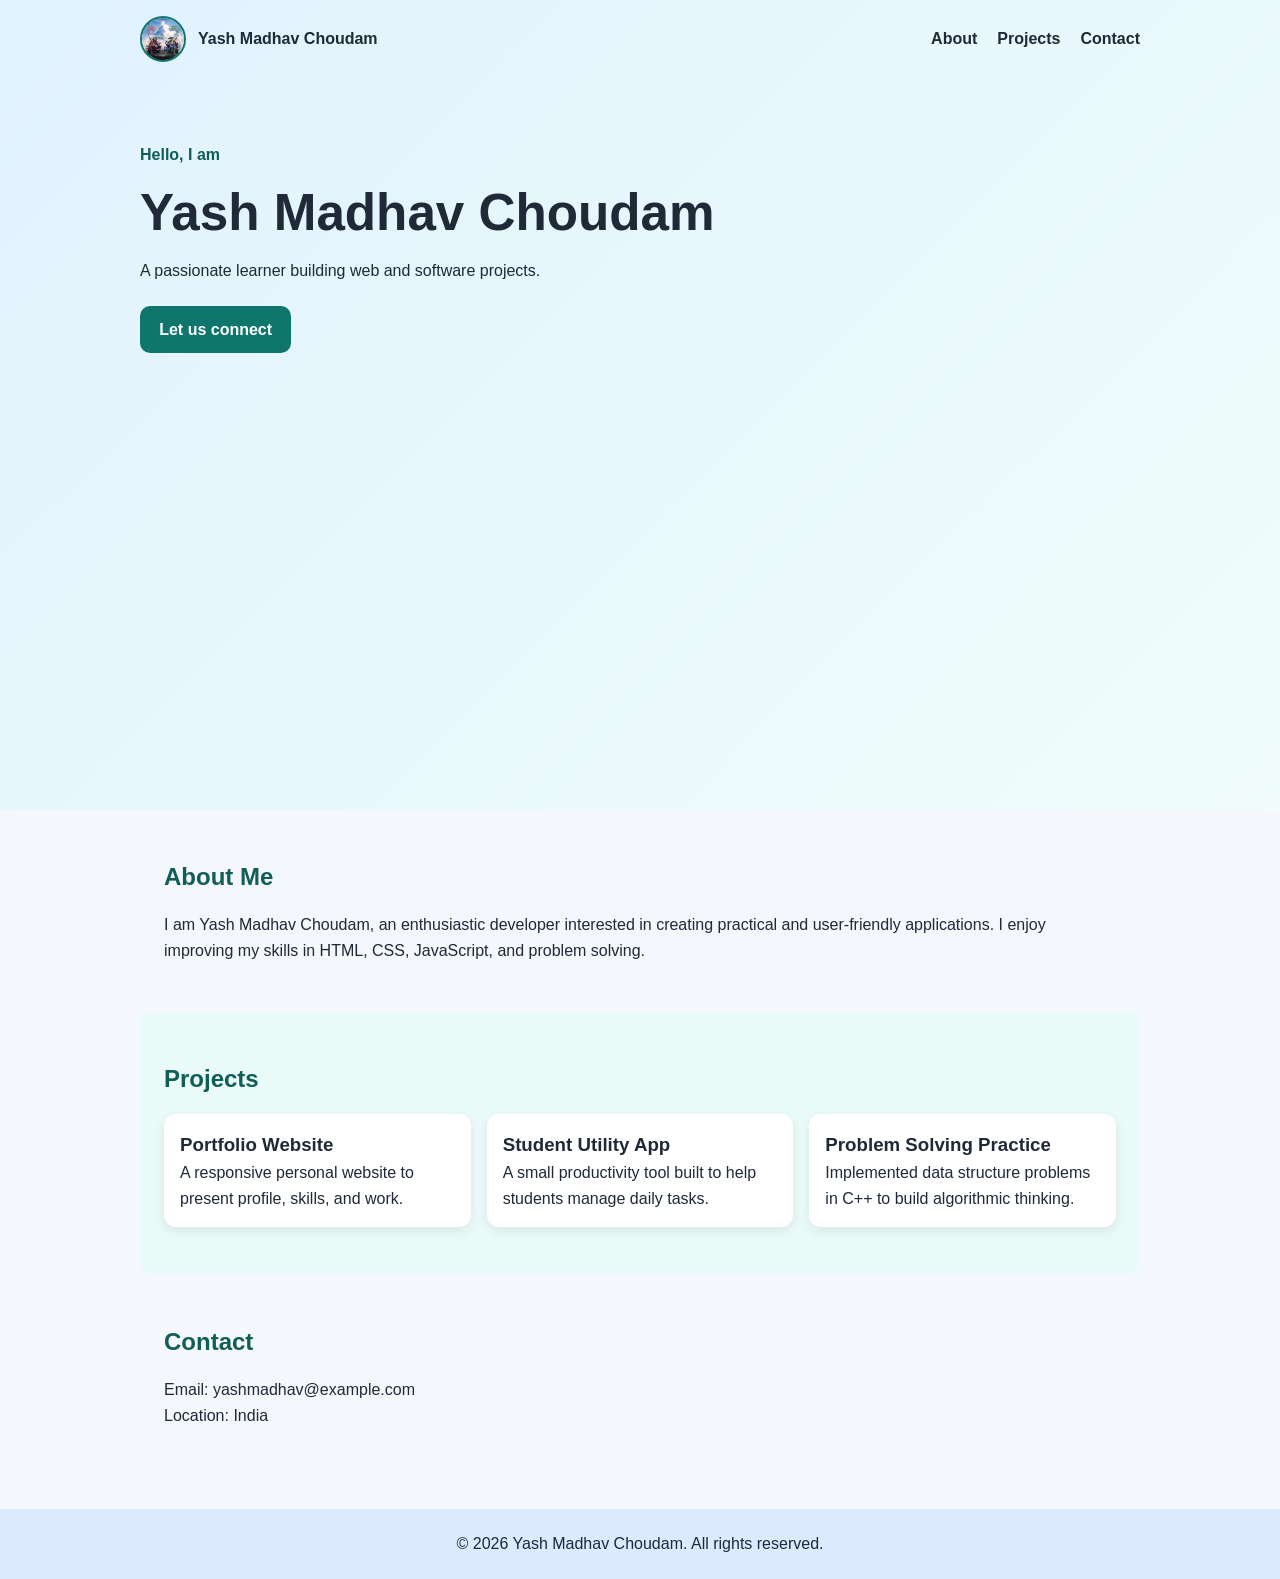
==== Assignment3.2/index.html @ 212c4a41 "Portfolio website" ====
<!DOCTYPE html>
<html lang="en">
<head>
  <meta charset="UTF-8" />
  <meta name="viewport" content="width=device-width, initial-scale=1.0" />
  <title>Yash Madhav Choudam | Portfolio</title>
  <link rel="stylesheet" href="style.css" />
</head>
<body>
  <header class="hero" id="home">
    <nav class="navbar">
      <a href="#home" class="brand">
        <img src="SM.jpg" alt="Logo" class="logo" />
        <span>Yash Madhav Choudam</span>
      </a>
      <button class="menu-btn" id="menuBtn" aria-label="Toggle menu">Menu</button>
      <ul class="nav-links" id="navLinks">
        <li><a href="#about">About</a></li>
        <li><a href="#projects">Projects</a></li>
        <li><a href="#contact">Contact</a></li>
      </ul>
    </nav>

    <div class="hero-content">
      <p class="intro">Hello, I am</p>
      <h1>Yash Madhav Choudam</h1>
      <p class="subtitle">A passionate learner building web and software projects.</p>
      <a href="#contact" class="btn">Let us connect</a>
    </div>
  </header>

  <main>
    <section id="about" class="section">
      <h2>About Me</h2>
      <p>
        I am Yash Madhav Choudam, an enthusiastic developer interested in creating
        practical and user-friendly applications. I enjoy improving my skills in
        HTML, CSS, JavaScript, and problem solving.
      </p>
    </section>

    <section id="projects" class="section alt">
      <h2>Projects</h2>
      <div class="cards">
        <article class="card">
          <h3>Portfolio Website</h3>
          <p>A responsive personal website to present profile, skills, and work.</p>
        </article>
        <article class="card">
          <h3>Student Utility App</h3>
          <p>A small productivity tool built to help students manage daily tasks.</p>
        </article>
        <article class="card">
          <h3>Problem Solving Practice</h3>
          <p>Implemented data structure problems in C++ to build algorithmic thinking.</p>
        </article>
      </div>
    </section>

    <section id="contact" class="section">
      <h2>Contact</h2>
      <p>Email: yashmadhav@example.com</p>
      <p>Location: India</p>
    </section>
  </main>

  <footer>
    <p>&copy; <span id="year"></span> Yash Madhav Choudam. All rights reserved.</p>
  </footer>

  <script src="script.js"></script>
</body>
</html>
---- Assignment3.2/style.css ----
:root {
  --bg: #f4f7fb;
  --text: #1f2937;
  --card: #ffffff;
  --accent: #0f766e;
  --accent-dark: #115e59;
}

* {
  box-sizing: border-box;
  margin: 0;
  padding: 0;
}

body {
  font-family: "Segoe UI", Tahoma, Geneva, Verdana, sans-serif;
  color: var(--text);
  background: var(--bg);
  line-height: 1.6;
}

.hero {
  min-height: 90vh;
  background: linear-gradient(135deg, #e0f2fe, #f0fdfa);
  padding: 1rem 1.5rem 3rem;
}

.navbar {
  display: flex;
  align-items: center;
  justify-content: space-between;
  max-width: 1000px;
  margin: 0 auto;
  position: relative;
}

.brand {
  display: flex;
  align-items: center;
  gap: 0.75rem;
  text-decoration: none;
  color: var(--text);
  font-weight: 700;
}

.logo {
  width: 46px;
  height: 46px;
  border-radius: 50%;
  object-fit: cover;
  border: 2px solid var(--accent);
}

.nav-links {
  list-style: none;
  display: flex;
  gap: 1.25rem;
}

.nav-links a {
  text-decoration: none;
  color: var(--text);
  font-weight: 600;
}

.menu-btn {
  display: none;
  border: 1px solid var(--accent);
  background: #fff;
  color: var(--accent-dark);
  padding: 0.4rem 0.7rem;
  border-radius: 8px;
  cursor: pointer;
}

.hero-content {
  max-width: 1000px;
  margin: 5rem auto 0;
}

.intro {
  color: var(--accent-dark);
  font-weight: 600;
}

h1 {
  font-size: clamp(2rem, 5vw, 3.2rem);
  margin: 0.25rem 0;
}

.subtitle {
  max-width: 550px;
  margin-bottom: 1.4rem;
}

.btn {
  display: inline-block;
  background: var(--accent);
  color: #fff;
  text-decoration: none;
  padding: 0.7rem 1.2rem;
  border-radius: 10px;
  font-weight: 600;
}

.section {
  max-width: 1000px;
  margin: 0 auto;
  padding: 3rem 1.5rem;
}

.section h2 {
  margin-bottom: 1rem;
  color: var(--accent-dark);
}

.alt {
  background: #eafaf8;
  border-radius: 14px;
}

.cards {
  display: grid;
  grid-template-columns: repeat(auto-fit, minmax(220px, 1fr));
  gap: 1rem;
}

.card {
  background: var(--card);
  padding: 1rem;
  border-radius: 12px;
  box-shadow: 0 4px 12px rgba(0, 0, 0, 0.08);
}

footer {
  text-align: center;
  padding: 1.4rem;
  background: #dbeafe;
  margin-top: 2rem;
}

@media (max-width: 760px) {
  .menu-btn {
    display: block;
  }

  .nav-links {
    position: absolute;
    top: 60px;
    right: 0;
    flex-direction: column;
    background: #ffffff;
    padding: 0.75rem;
    border-radius: 10px;
    box-shadow: 0 4px 12px rgba(0, 0, 0, 0.12);
    display: none;
  }

  .nav-links.open {
    display: flex;
  }
}
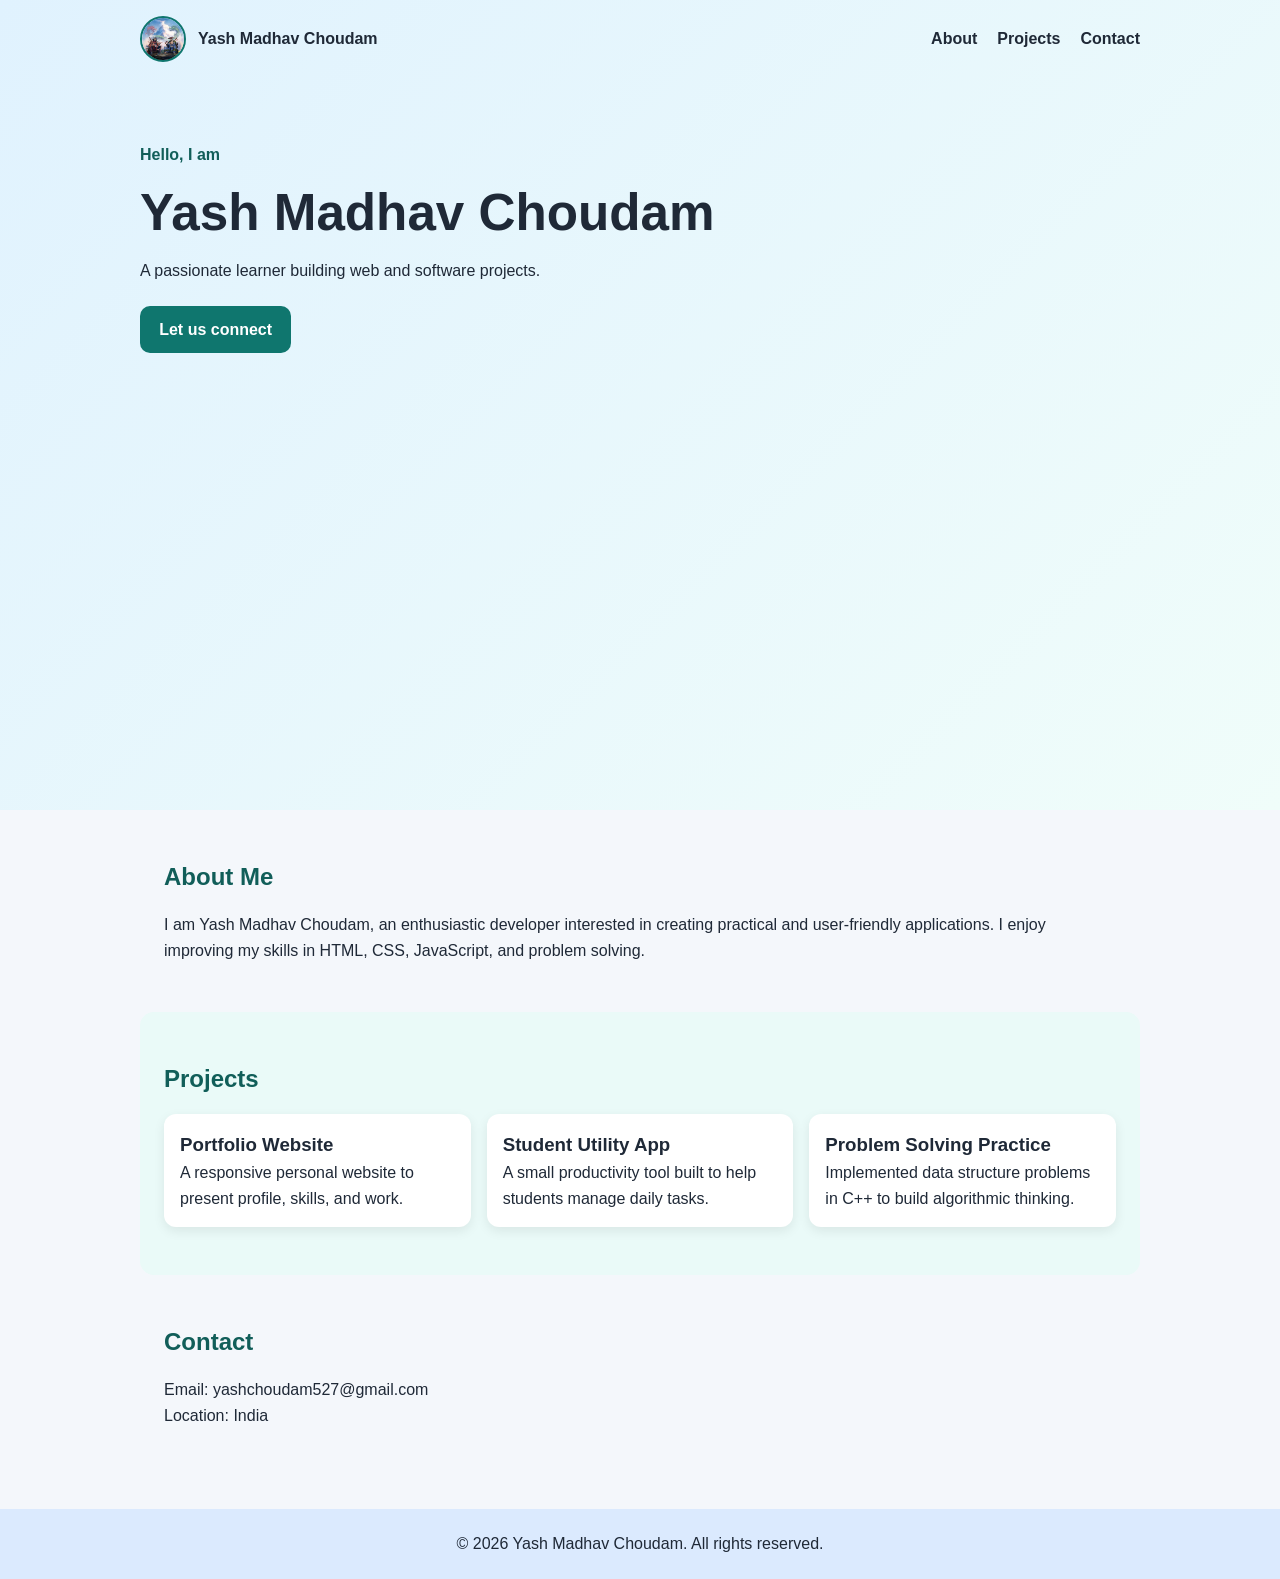
==== commit 7286e5cc: "Adding screenshots of the assignment 1 performend" ====
--- a/Assignment3.2/index.html
+++ b/Assignment3.2/index.html
@@ -59,7 +59,7 @@
 
     <section id="contact" class="section">
       <h2>Contact</h2>
-      <p>Email: yashmadhav@example.com</p>
+      <p>Email: yashchoudam527@gmail.com</p>
       <p>Location: India</p>
     </section>
   </main>
